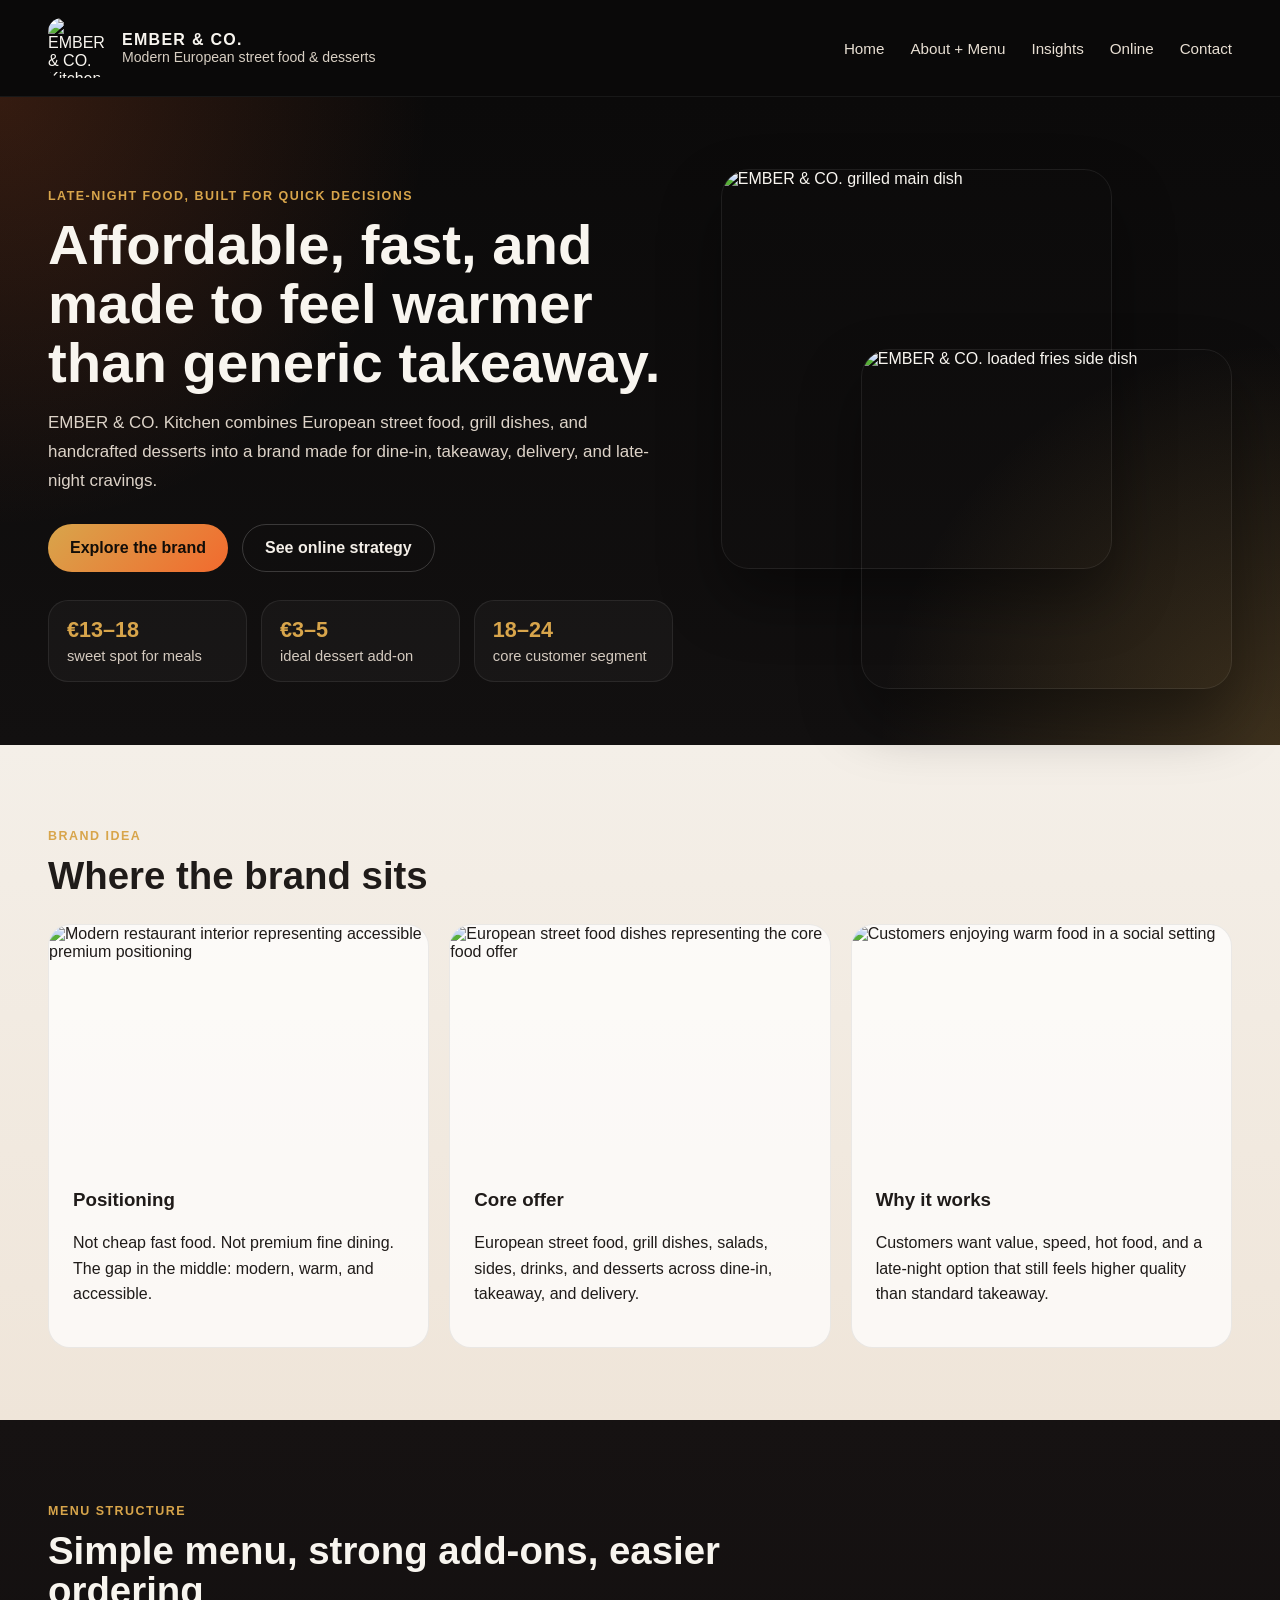
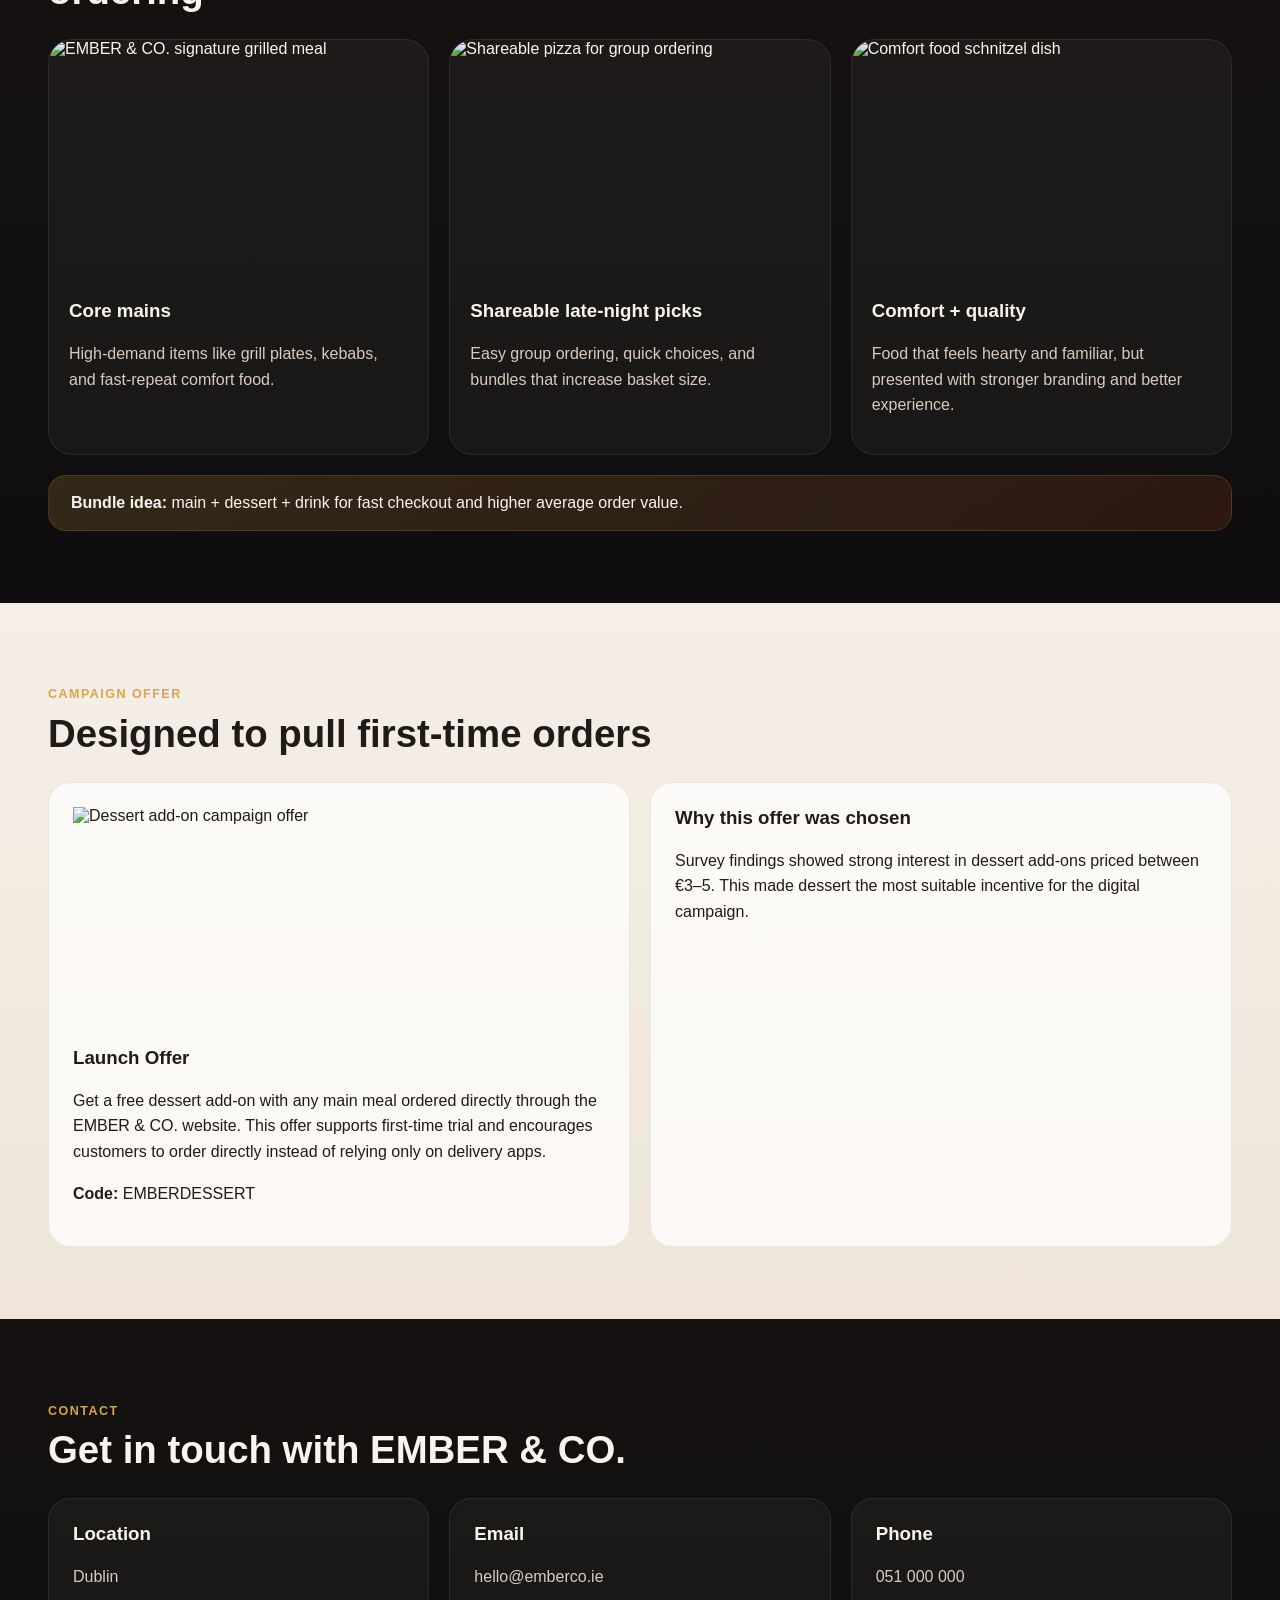
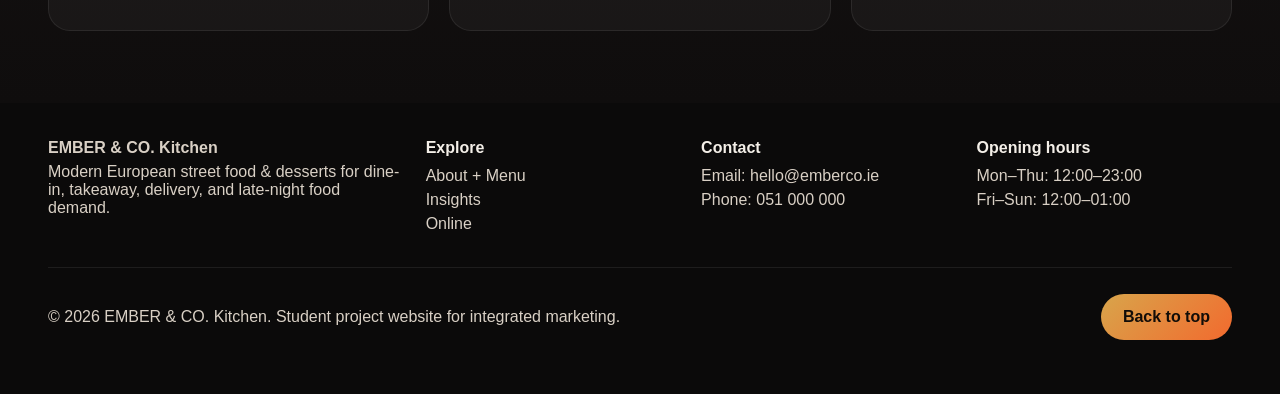
==== index.html @ babe2c96 "Add files via upload" ====
<!DOCTYPE html>
<html lang="en">
<head>
  <meta charset="UTF-8" />
  <meta name="viewport" content="width=device-width, initial-scale=1.0" />
  <title>EMBER & CO. Kitchen | Affordable Late-Night Street Food & Desserts</title>
  <meta
    name="description"
    content="EMBER & CO. Kitchen offers affordable European street food, grill dishes, desserts, takeaway, delivery, and late-night food for students and young adults."
  />
  <link rel="stylesheet" href="styles.css" />
</head>
<body>
  <header class="site-header">
    <div class="brand">
      <img src="assets/logo.png" alt="EMBER & CO. Kitchen logo" />
      <div>
        <div class="brand-title">EMBER & CO.</div>
        <div class="brand-sub">Modern European street food & desserts</div>
      </div>
    </div>

    <nav>
      <a href="index.html">Home</a>
      <a href="#about-menu">About + Menu</a>
      <a href="insights.html">Insights</a>
      <a href="online.html">Online</a>
      <a href="#contact">Contact</a>
    </nav>
  </header>

  <main>
    <section class="hero">
      <div class="hero-copy">
        <p class="eyebrow">Late-night food, built for quick decisions</p>
        <h1>Affordable, fast, and made to feel warmer than generic takeaway.</h1>
        <p class="hero-text">
          EMBER & CO. Kitchen combines European street food, grill dishes, and handcrafted desserts
          into a brand made for dine-in, takeaway, delivery, and late-night cravings.
        </p>

        <div class="hero-actions">
          <a class="btn btn-primary" href="#about-menu">Explore the brand</a>
          <a class="btn btn-secondary" href="online.html">See online strategy</a>
        </div>

        <div class="hero-stats">
          <div>
            <strong>€13–18</strong>
            <span>sweet spot for meals</span>
          </div>
          <div>
            <strong>€3–5</strong>
            <span>ideal dessert add-on</span>
          </div>
          <div>
            <strong>18–24</strong>
            <span>core customer segment</span>
          </div>
        </div>
      </div>

      <div class="hero-visual">
        <div class="hero-card hero-card-top">
          <img src="assets/grill.jpg" alt="EMBER & CO. grilled main dish" />
        </div>
        <div class="hero-card hero-card-bottom">
          <img src="assets/fries.jpg" alt="EMBER & CO. loaded fries side dish" />
        </div>
      </div>
    </section>

    <section id="about-menu" class="section section-light">
      <div class="section-heading">
        <p class="eyebrow">Brand idea</p>
        <h2>Where the brand sits</h2>
      </div>

      <div class="feature-grid">
        <article class="feature-card">
          <img src="assets/positioning.jpg" alt="Modern restaurant interior representing accessible premium positioning" />
          <div class="feature-content">
            <h3>Positioning</h3>
            <p>
              Not cheap fast food. Not premium fine dining. The gap in the middle:
              modern, warm, and accessible.
            </p>
          </div>
        </article>

        <article class="feature-card">
          <img src="assets/core offer.jpg" alt="European street food dishes representing the core food offer" />
          <div class="feature-content">
            <h3>Core offer</h3>
            <p>
              European street food, grill dishes, salads, sides, drinks, and desserts
              across dine-in, takeaway, and delivery.
            </p>
          </div>
        </article>

        <article class="feature-card">
          <img src="assets/why it works.jpg" alt="Customers enjoying warm food in a social setting" />
          <div class="feature-content">
            <h3>Why it works</h3>
            <p>
              Customers want value, speed, hot food, and a late-night option that still
              feels higher quality than standard takeaway.
            </p>
          </div>
        </article>
      </div>
    </section>

    <section class="section section-dark">
      <div class="section-heading">
        <p class="eyebrow">Menu structure</p>
        <h2>Simple menu, strong add-ons, easier ordering</h2>
      </div>

      <div class="menu-grid">
        <article class="menu-card">
          <img src="assets/grill.jpg" alt="EMBER & CO. signature grilled meal" />
          <div>
            <h3>Core mains</h3>
            <p>High-demand items like grill plates, kebabs, and fast-repeat comfort food.</p>
          </div>
        </article>

        <article class="menu-card">
          <img src="assets/pizza.jpg" alt="Shareable pizza for group ordering" />
          <div>
            <h3>Shareable late-night picks</h3>
            <p>Easy group ordering, quick choices, and bundles that increase basket size.</p>
          </div>
        </article>

        <article class="menu-card">
          <img src="assets/shnitzel.jpg" alt="Comfort food schnitzel dish" />
          <div>
            <h3>Comfort + quality</h3>
            <p>
              Food that feels hearty and familiar, but presented with stronger branding
              and better experience.
            </p>
          </div>
        </article>
      </div>

      <div class="bundle-banner">
        <strong>Bundle idea:</strong> main + dessert + drink for fast checkout and higher average order value.
      </div>
    </section>

    <section class="section section-light campaign-offer">
      <div class="section-heading">
        <p class="eyebrow">Campaign offer</p>
        <h2>Designed to pull first-time orders</h2>
      </div>

      <div class="offer-layout">
        <div class="offer-card">
          <img src="assets/desrt-chocolae chip.jpg" alt="Dessert add-on campaign offer" />
          <h3>Launch Offer</h3>
          <p>
            Get a free dessert add-on with any main meal ordered directly through the
            EMBER & CO. website. This offer supports first-time trial and encourages
            customers to order directly instead of relying only on delivery apps.
          </p>
          <p><strong>Code:</strong> EMBERDESSERT</p>
        </div>

        <div class="offer-card">
          <h3>Why this offer was chosen</h3>
          <p>
            Survey findings showed strong interest in dessert add-ons priced between
            €3–5. This made dessert the most suitable incentive for the digital campaign.
          </p>
        </div>
      </div>
    </section>

    <section id="contact" class="section section-dark contact-section">
      <div class="section-heading">
        <p class="eyebrow">Contact</p>
        <h2>Get in touch with EMBER & CO.</h2>
      </div>

      <div class="contact-grid">
        <article class="channel-card">
          <h3>Location</h3>
          <p>Dublin</p>
        </article>
        <article class="channel-card">
          <h3>Email</h3>
          <p>hello@emberco.ie</p>
        </article>
        <article class="channel-card">
          <h3>Phone</h3>
          <p>051 000 000</p>
        </article>
      </div>
    </section>
  </main>

  <footer class="site-footer">
    <div class="footer-grid">
      <div>
        <strong>EMBER & CO. Kitchen</strong>
        <p>Modern European street food & desserts for dine-in, takeaway, delivery, and late-night food demand.</p>
      </div>

      <div>
        <h4>Explore</h4>
        <a href="#about-menu">About + Menu</a>
        <a href="insights.html">Insights</a>
        <a href="online.html">Online</a>
      </div>

      <div>
        <h4>Contact</h4>
        <p>Email: hello@emberco.ie</p>
        <p>Phone: 051 000 000</p>
      </div>

      <div>
        <h4>Opening hours</h4>
        <p>Mon–Thu: 12:00–23:00</p>
        <p>Fri–Sun: 12:00–01:00</p>
      </div>
    </div>

    <div class="footer-bottom">
      <p>© 2026 EMBER & CO. Kitchen. Student project website for integrated marketing.</p>
      <a class="btn btn-primary" href="#">Back to top</a>
    </div>
  </footer>

  <script src="script.js"></script>
</body>
</html>
---- styles.css ----
:root {
  --bg: #0b0a0a;
  --panel: #151313;
  --soft: #f4efe8;
  --soft-2: #e8dfd3;
  --text: #f8f5ef;
  --dark: #1f1b19;
  --gold: #d8a54b;
  --gold-deep: #b6771d;
  --ember: #f26a2e;
  --line: rgba(216, 165, 75, 0.25);
}

* {
  box-sizing: border-box;
}

html {
  scroll-behavior: smooth;
}

body {
  margin: 0;
  font-family: Inter, Arial, sans-serif;
  background: var(--bg);
  color: var(--text);
}

img {
  display: block;
  max-width: 100%;
}

a {
  color: inherit;
  text-decoration: none;
}

.site-header {
  position: sticky;
  top: 0;
  z-index: 10;
  display: flex;
  justify-content: space-between;
  align-items: center;
  padding: 18px 48px;
  background: rgba(11, 10, 10, 0.88);
  backdrop-filter: blur(10px);
  border-bottom: 1px solid rgba(255, 255, 255, 0.06);
}

.brand {
  display: flex;
  align-items: center;
  gap: 14px;
}

.brand img {
  width: 60px;
  height: 60px;
  object-fit: cover;
  border-radius: 14px;
}

.brand-title {
  font-weight: 800;
  letter-spacing: 0.08em;
}

.brand-sub {
  font-size: 0.88rem;
  color: #d8cfc3;
}

nav {
  display: flex;
  gap: 26px;
  font-size: 0.95rem;
  color: #e8dfd3;
}

.hero,
.page-hero {
  background:
    radial-gradient(circle at top left, rgba(242, 106, 46, 0.18), transparent 30%),
    radial-gradient(circle at bottom right, rgba(216, 165, 75, 0.22), transparent 28%),
    linear-gradient(180deg, #0b0a0a 0%, #121010 100%);
}

.hero {
  display: grid;
  grid-template-columns: 1.1fr 0.9fr;
  gap: 48px;
  align-items: center;
  padding: 72px 48px 56px;
}

.page-hero {
  padding: 72px 48px 56px;
}

.eyebrow {
  text-transform: uppercase;
  letter-spacing: 0.12em;
  font-size: 0.78rem;
  color: var(--gold);
  font-weight: 700;
}

.hero h1,
.page-hero h1,
.section-heading h2 {
  margin: 10px 0 14px;
  line-height: 1.05;
  font-size: clamp(2.4rem, 4.4vw, 4.3rem);
}

.hero-text {
  max-width: 760px;
  font-size: 1.06rem;
  line-height: 1.7;
  color: #ddd3c8;
}

.hero-actions {
  display: flex;
  gap: 14px;
  margin: 28px 0;
  flex-wrap: wrap;
}

.btn {
  display: inline-flex;
  align-items: center;
  justify-content: center;
  padding: 14px 22px;
  border-radius: 999px;
  font-weight: 700;
}

.btn-primary {
  background: linear-gradient(135deg, var(--gold) 0%, var(--ember) 100%);
  color: #120d08;
}

.btn-secondary {
  border: 1px solid rgba(255, 255, 255, 0.18);
  color: var(--soft);
}

.hero-stats,
.insight-metrics {
  display: grid;
  gap: 14px;
}

.hero-stats {
  grid-template-columns: repeat(3, 1fr);
  margin-top: 18px;
}

.insight-metrics {
  grid-template-columns: repeat(3, 1fr);
}

.hero-stats div,
.metric {
  padding: 16px 18px;
  border: 1px solid rgba(255, 255, 255, 0.08);
  border-radius: 20px;
  background: rgba(255, 255, 255, 0.03);
}

.hero-stats strong,
.metric strong {
  display: block;
  font-size: 1.35rem;
  color: var(--gold);
  margin-bottom: 4px;
}

.hero-stats span,
.metric span {
  color: #d4cabf;
  font-size: 0.92rem;
}

.hero-visual {
  position: relative;
  min-height: 520px;
}

.hero-card {
  position: absolute;
  overflow: hidden;
  border-radius: 28px;
  border: 1px solid rgba(255, 255, 255, 0.08);
  box-shadow: 0 30px 60px rgba(0, 0, 0, 0.38);
}

.hero-card img {
  width: 100%;
  height: 100%;
  object-fit: cover;
}

.hero-card-top {
  inset: 0 120px 120px 0;
}

.hero-card-bottom {
  inset: 180px 0 0 140px;
}

.section {
  padding: 72px 48px;
}

.section-light {
  background: linear-gradient(180deg, var(--soft) 0%, #efe5d9 100%);
  color: var(--dark);
}

.section-dark {
  background: linear-gradient(180deg, #161212 0%, #0f0d0d 100%);
}

.section-heading {
  max-width: 760px;
  margin-bottom: 28px;
}

.section-heading h2 {
  font-size: clamp(2rem, 3vw, 3.2rem);
}

.feature-grid,
.three-up,
.online-grid,
.menu-grid,
.offer-layout,
.contact-grid,
.footer-grid {
  display: grid;
  gap: 20px;
}

.feature-grid,
.three-up,
.online-grid,
.menu-grid,
.contact-grid {
  grid-template-columns: repeat(3, 1fr);
}

.offer-layout {
  grid-template-columns: 1fr 1fr;
}

.footer-grid {
  grid-template-columns: 1.4fr 1fr 1fr 1fr;
}

.feature-card,
.info-card,
.channel-card,
.offer-card {
  border-radius: 22px;
  overflow: hidden;
  border: 1px solid rgba(31, 27, 25, 0.08);
  background: rgba(255, 255, 255, 0.72);
  color: var(--dark);
}

.feature-card img,
.offer-card img {
  width: 100%;
  height: 240px;
  object-fit: cover;
}

.feature-content,
.info-card,
.channel-card,
.offer-card {
  padding: 24px;
}

.info-card h3,
.channel-card h3,
.feature-content h3,
.offer-card h3,
.menu-card h3 {
  margin-top: 0;
}

.menu-card {
  background: rgba(255, 255, 255, 0.04);
  border: 1px solid rgba(255, 255, 255, 0.08);
  border-radius: 24px;
  overflow: hidden;
}

.menu-card img {
  height: 240px;
  width: 100%;
  object-fit: cover;
}

.menu-card div {
  padding: 20px;
}

.menu-card p,
.channel-card p,
.info-card p,
.feature-content p,
.offer-card p {
  line-height: 1.6;
}

.section-dark .channel-card,
.section-dark .info-card {
  background: rgba(255, 255, 255, 0.04);
  border-color: rgba(255, 255, 255, 0.08);
  color: var(--text);
}

.section-dark .channel-card p,
.section-dark .info-card p,
.section-dark .menu-card p {
  color: #d7ccbf;
}

.metric {
  background: rgba(255, 255, 255, 0.72);
  border: 1px solid rgba(31, 27, 25, 0.08);
  color: var(--dark);
}

.metric span {
  color: #4c433d;
}

.bundle-banner {
  margin-top: 20px;
  padding: 18px 22px;
  border-radius: 18px;
  background: linear-gradient(135deg, rgba(216, 165, 75, 0.18), rgba(242, 106, 46, 0.12));
  border: 1px solid rgba(216, 165, 75, 0.18);
}

.site-footer {
  padding: 36px 48px 48px;
  background: #0b0a0a;
  color: #d9d0c5;
}

.site-footer h4 {
  margin-top: 0;
  margin-bottom: 10px;
  color: var(--soft);
}

.site-footer a,
.site-footer p {
  display: block;
  margin: 6px 0;
}

.footer-bottom {
  margin-top: 28px;
  padding-top: 20px;
  border-top: 1px solid rgba(255, 255, 255, 0.08);
  display: flex;
  justify-content: space-between;
  align-items: center;
  gap: 20px;
}

@media (max-width: 980px) {
  .site-header,
  .hero,
  .page-hero,
  .section,
  .site-footer {
    padding-left: 24px;
    padding-right: 24px;
  }

  nav {
    display: none;
  }

  .hero,
  .feature-grid,
  .three-up,
  .online-grid,
  .menu-grid,
  .offer-layout,
  .contact-grid,
  .footer-grid,
  .insight-metrics {
    grid-template-columns: 1fr;
  }

  .hero-stats {
    grid-template-columns: 1fr 1fr;
  }

  .hero-visual {
    min-height: 380px;
  }

  .hero-card-top {
    inset: 0 80px 120px 0;
  }

  .hero-card-bottom {
    inset: 120px 0 0 100px;
  }

  .footer-bottom {
    flex-direction: column;
    align-items: flex-start;
  }
}
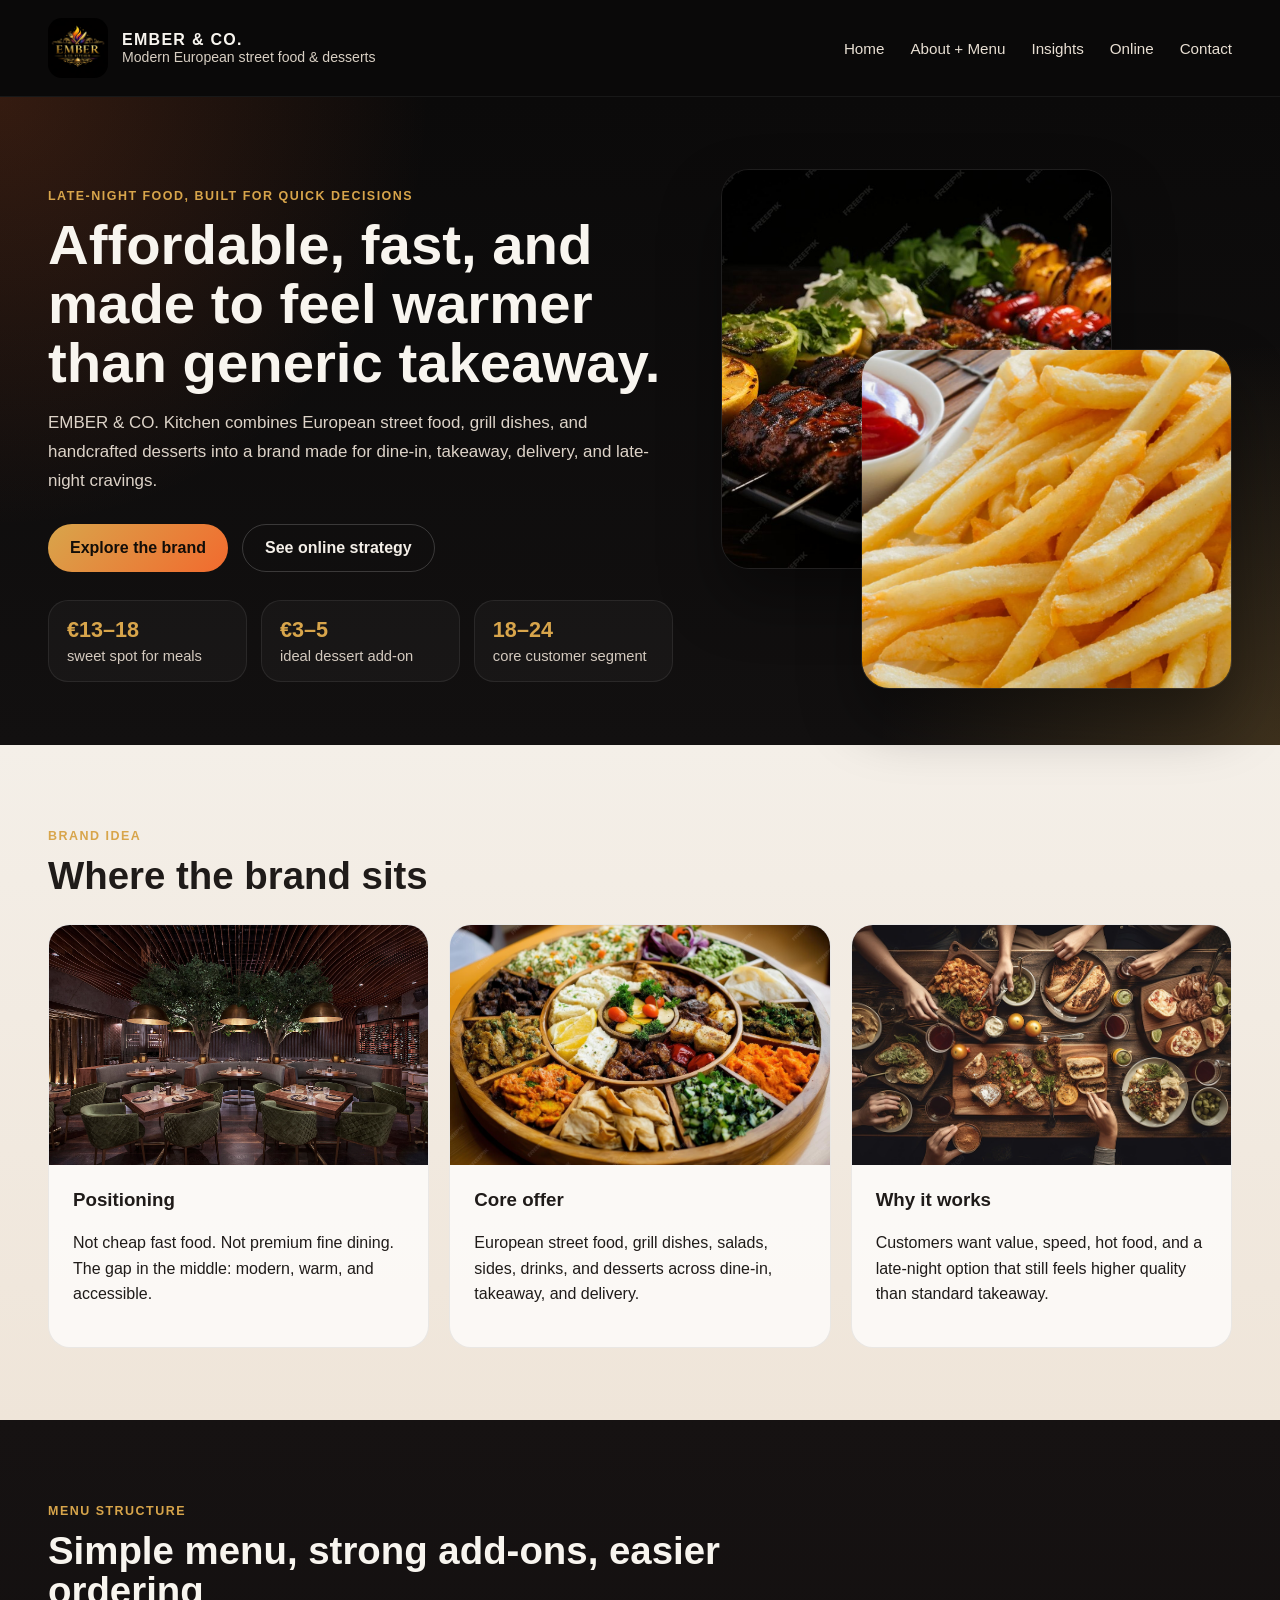
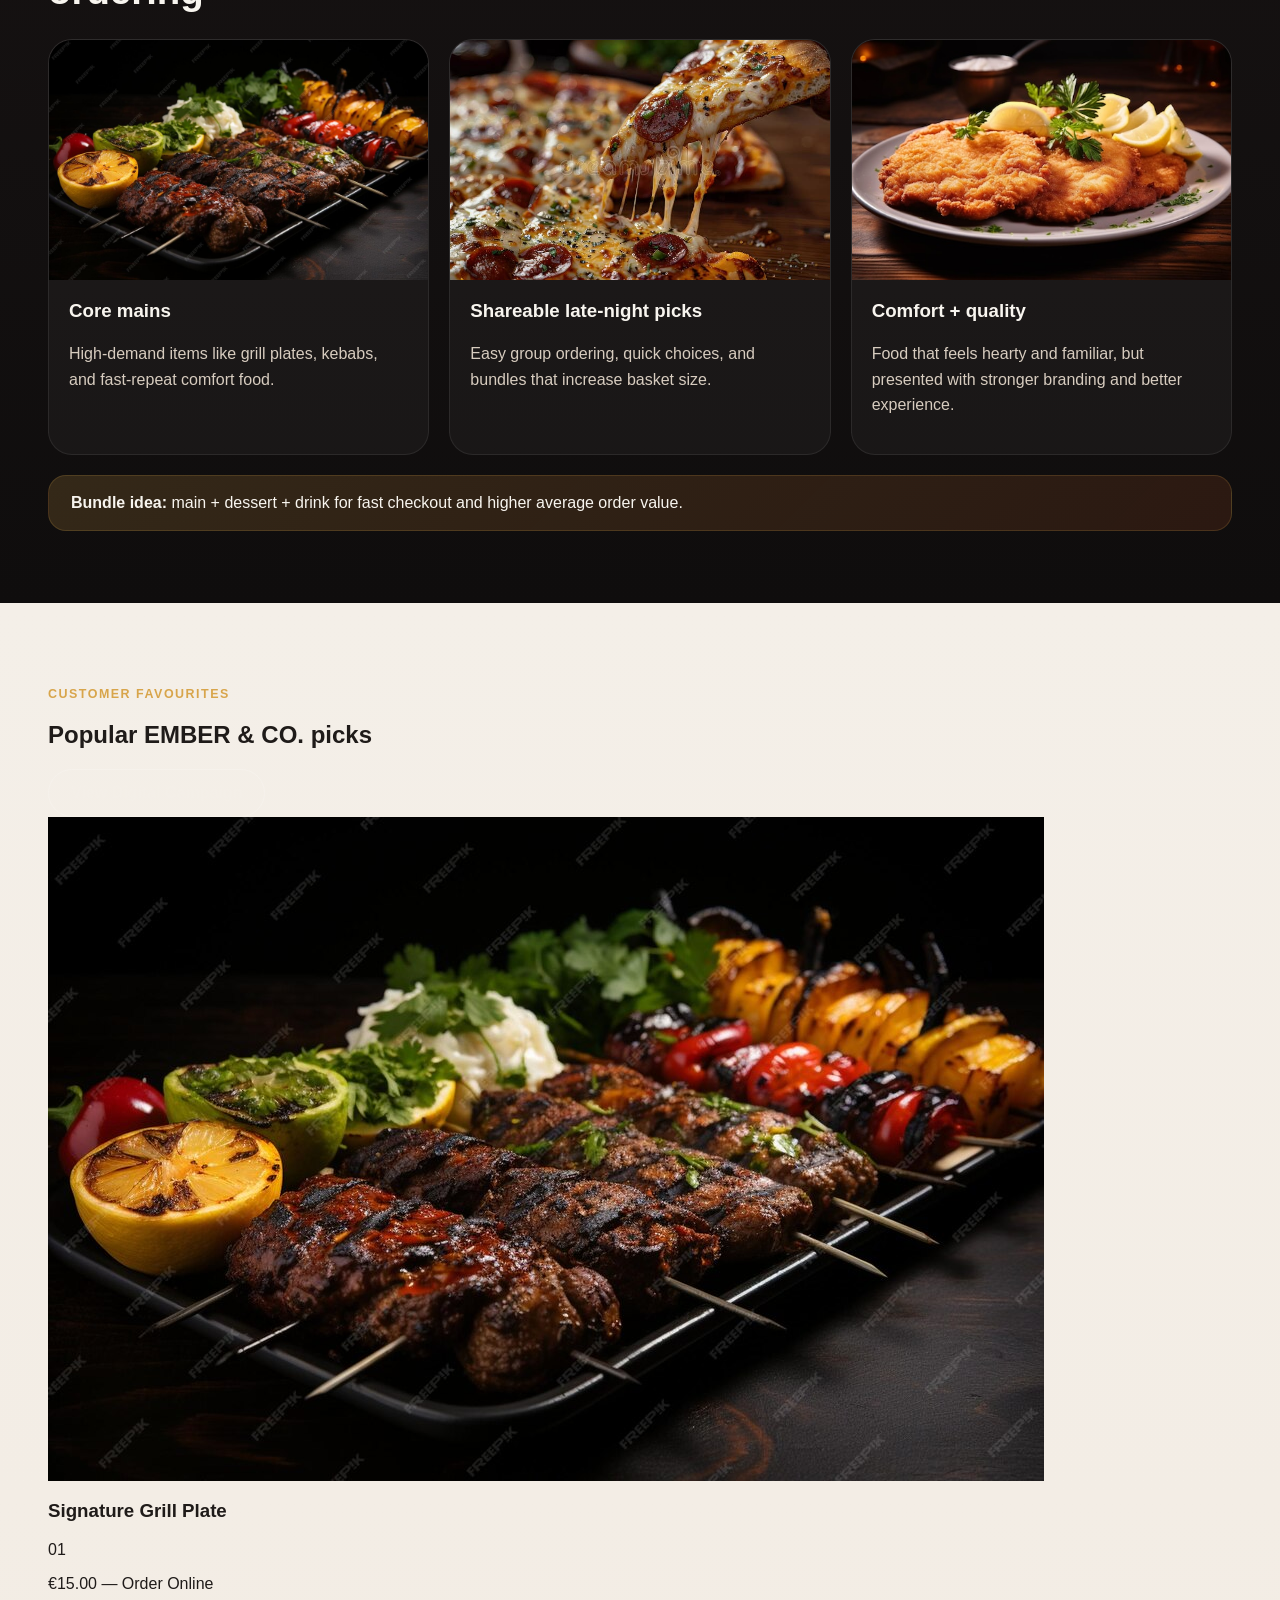
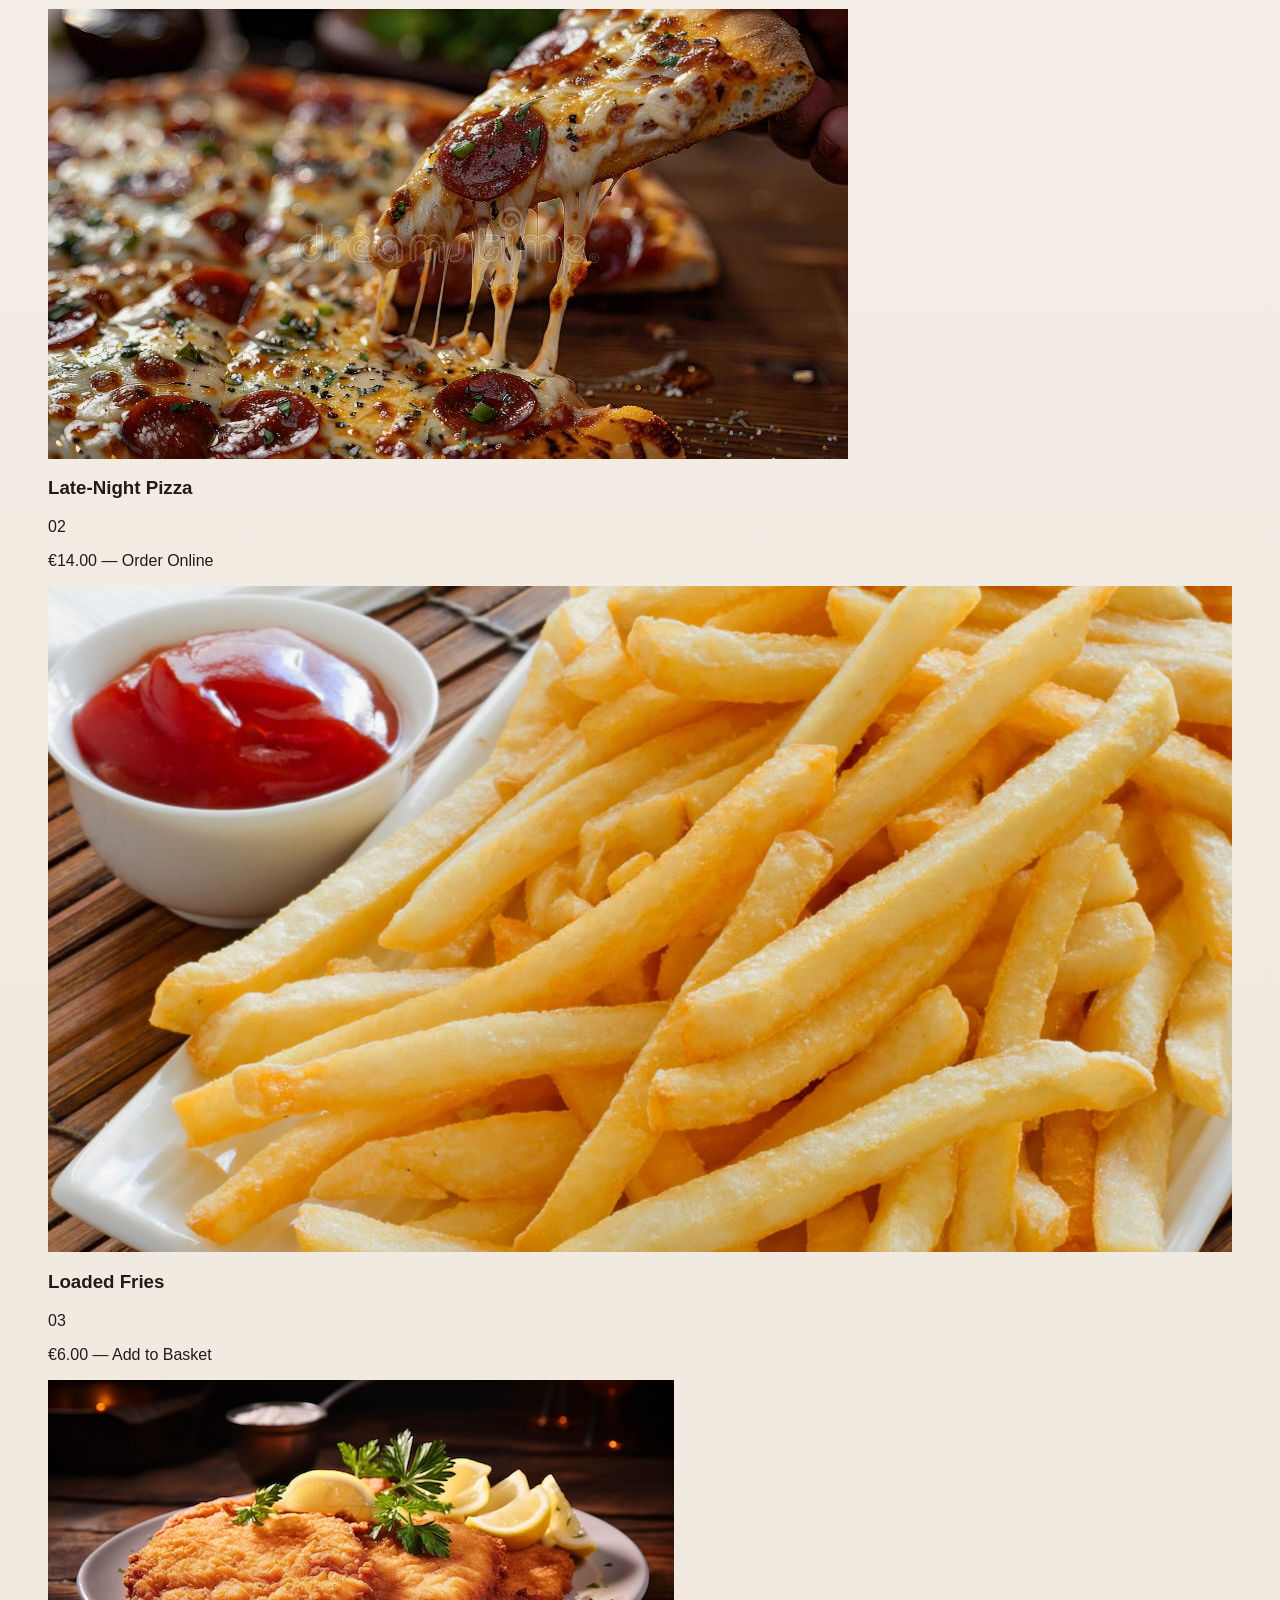
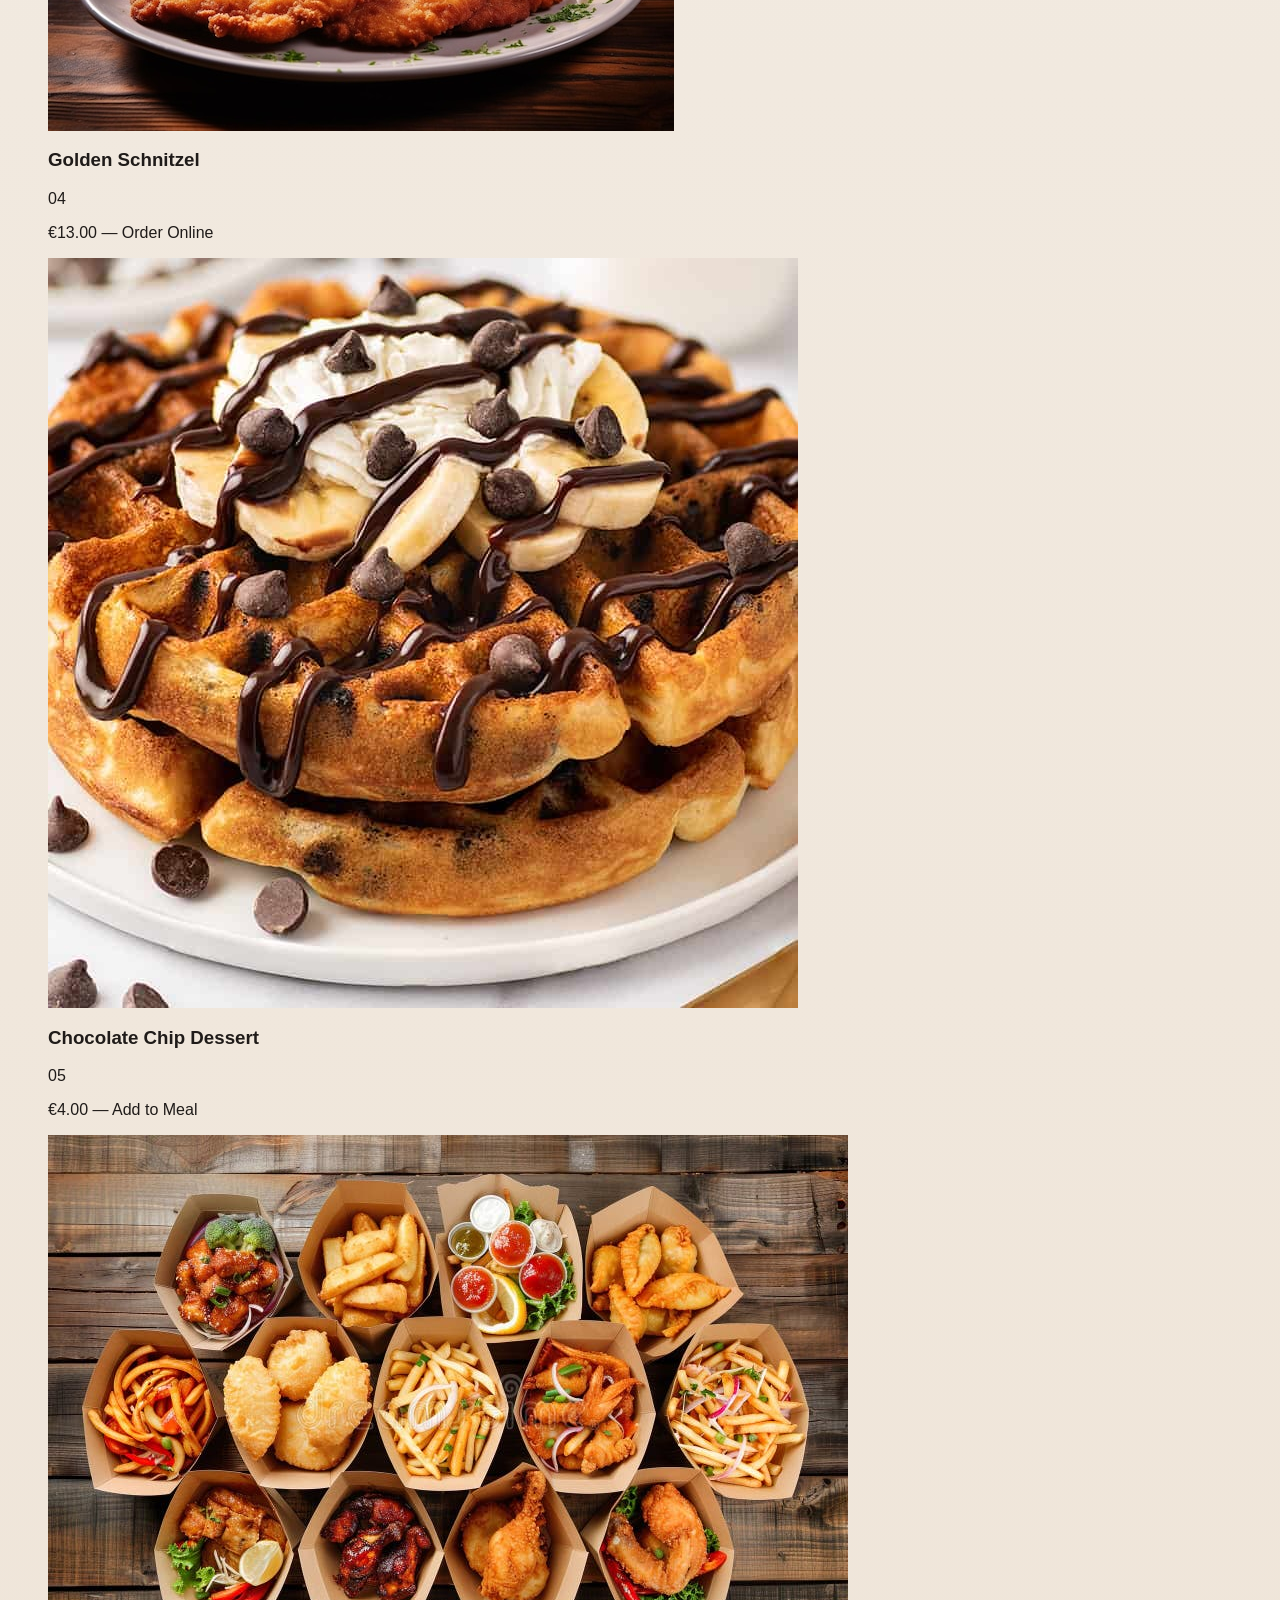
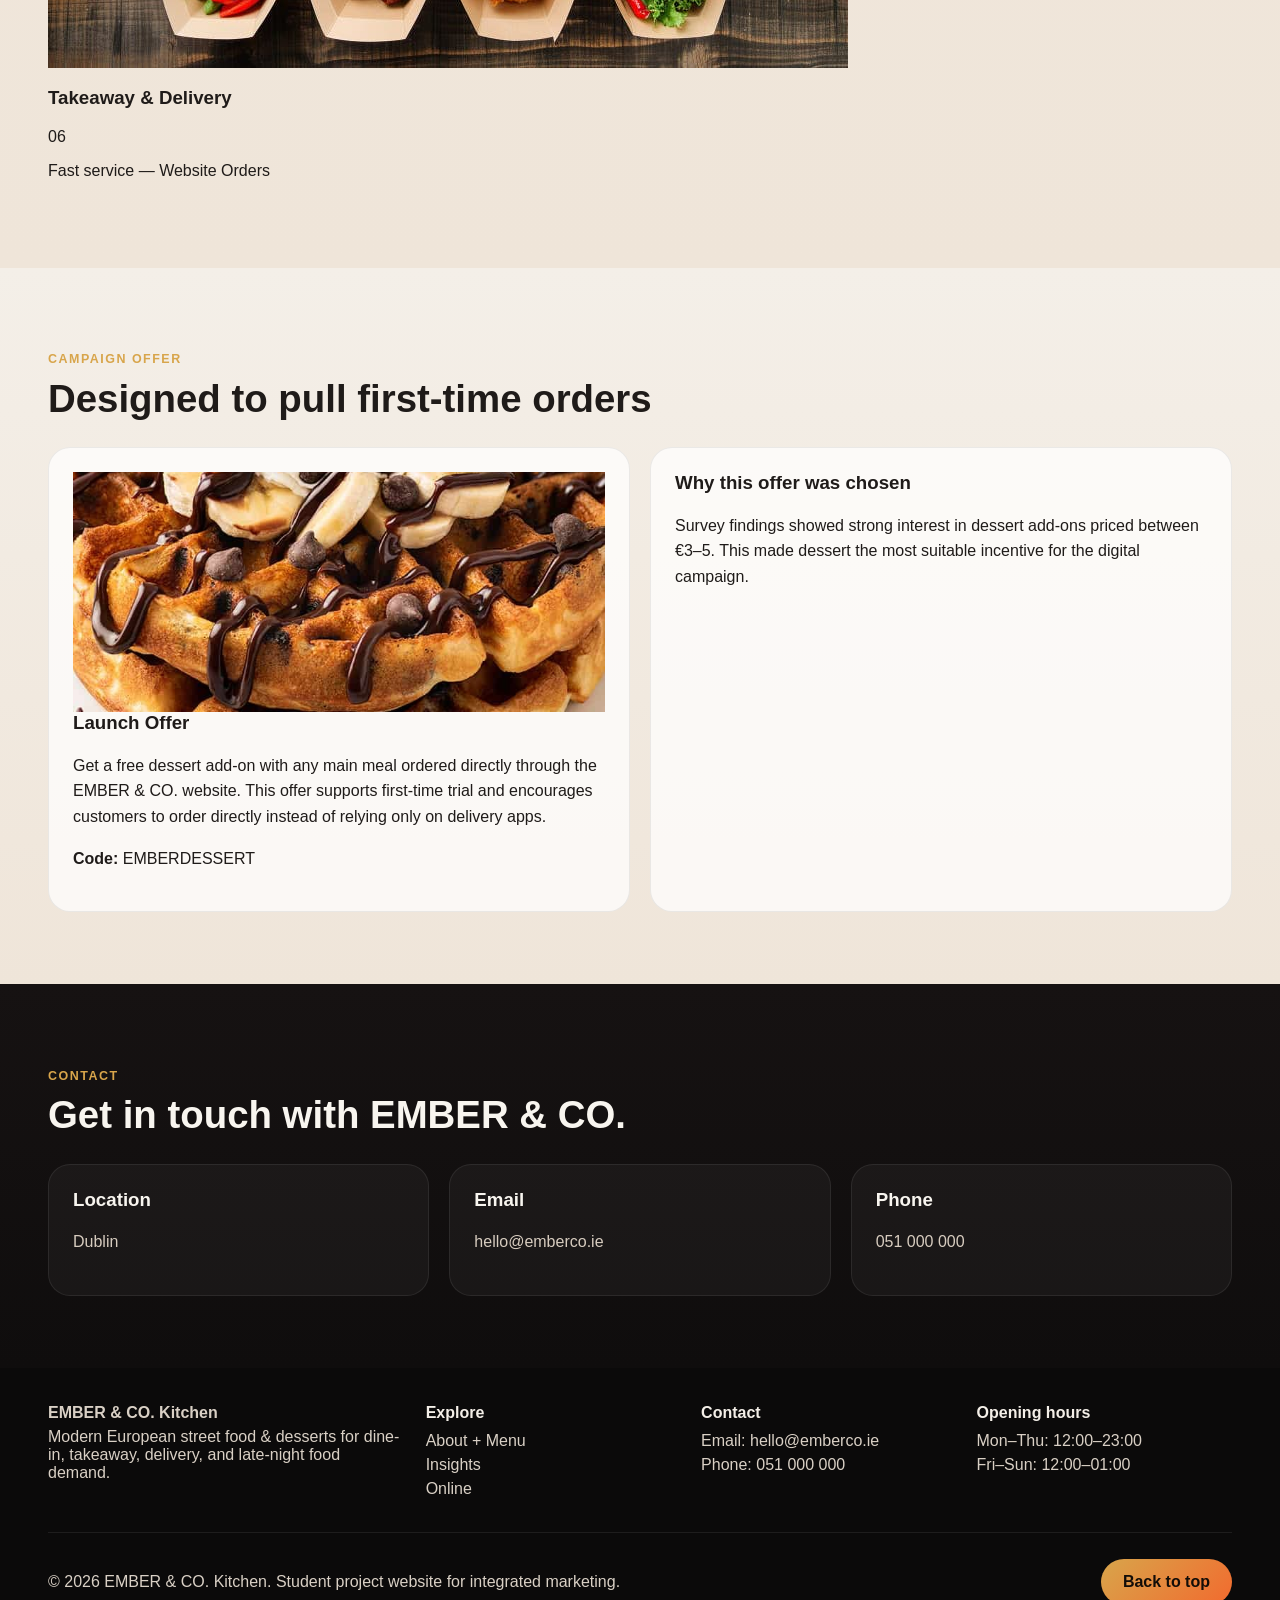
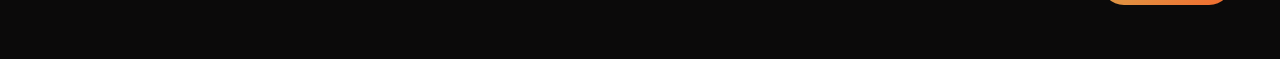
==== commit d9a987d3: "Update index.html" ====
--- a/index.html
+++ b/index.html
@@ -13,7 +13,7 @@
 <body>
   <header class="site-header">
     <div class="brand">
-      <img src="assets/logo.png" alt="EMBER & CO. Kitchen logo" />
+      <img src="assets/LOGO.png" alt="EMBER & CO. Kitchen logo" />
       <div>
         <div class="brand-title">EMBER & CO.</div>
         <div class="brand-sub">Modern European street food & desserts</div>
@@ -149,6 +149,70 @@
 
       <div class="bundle-banner">
         <strong>Bundle idea:</strong> main + dessert + drink for fast checkout and higher average order value.
+      </div>
+    </section>
+
+    <section class="section section-light product-showcase">
+      <div class="showcase-heading">
+        <p class="eyebrow">Customer favourites</p>
+        <h2>Popular EMBER & CO. picks</h2>
+        <a class="btn btn-secondary" href="online.html">View Digital Campaign</a>
+      </div>
+
+      <div class="product-grid">
+        <article class="product-card">
+          <img src="assets/grill.jpg" alt="EMBER & CO. grilled main dish" />
+          <div class="product-info">
+            <h3>Signature Grill Plate</h3>
+            <span>01</span>
+          </div>
+          <p>€15.00 — Order Online</p>
+        </article>
+
+        <article class="product-card">
+          <img src="assets/pizza.jpg" alt="EMBER & CO. shareable pizza" />
+          <div class="product-info">
+            <h3>Late-Night Pizza</h3>
+            <span>02</span>
+          </div>
+          <p>€14.00 — Order Online</p>
+        </article>
+
+        <article class="product-card">
+          <img src="assets/fries.jpg" alt="EMBER & CO. loaded fries" />
+          <div class="product-info">
+            <h3>Loaded Fries</h3>
+            <span>03</span>
+          </div>
+          <p>€6.00 — Add to Basket</p>
+        </article>
+
+        <article class="product-card">
+          <img src="assets/shnitzel.jpg" alt="EMBER & CO. schnitzel meal" />
+          <div class="product-info">
+            <h3>Golden Schnitzel</h3>
+            <span>04</span>
+          </div>
+          <p>€13.00 — Order Online</p>
+        </article>
+
+        <article class="product-card">
+          <img src="assets/desrt-chocolae chip.jpg" alt="EMBER & CO. chocolate chip dessert" />
+          <div class="product-info">
+            <h3>Chocolate Chip Dessert</h3>
+            <span>05</span>
+          </div>
+          <p>€4.00 — Add to Meal</p>
+        </article>
+
+        <article class="product-card">
+          <img src="assets/delievr.jpg" alt="EMBER & CO. delivery service" />
+          <div class="product-info">
+            <h3>Takeaway & Delivery</h3>
+            <span>06</span>
+          </div>
+          <p>Fast service — Website Orders</p>
+        </article>
       </div>
     </section>
 
